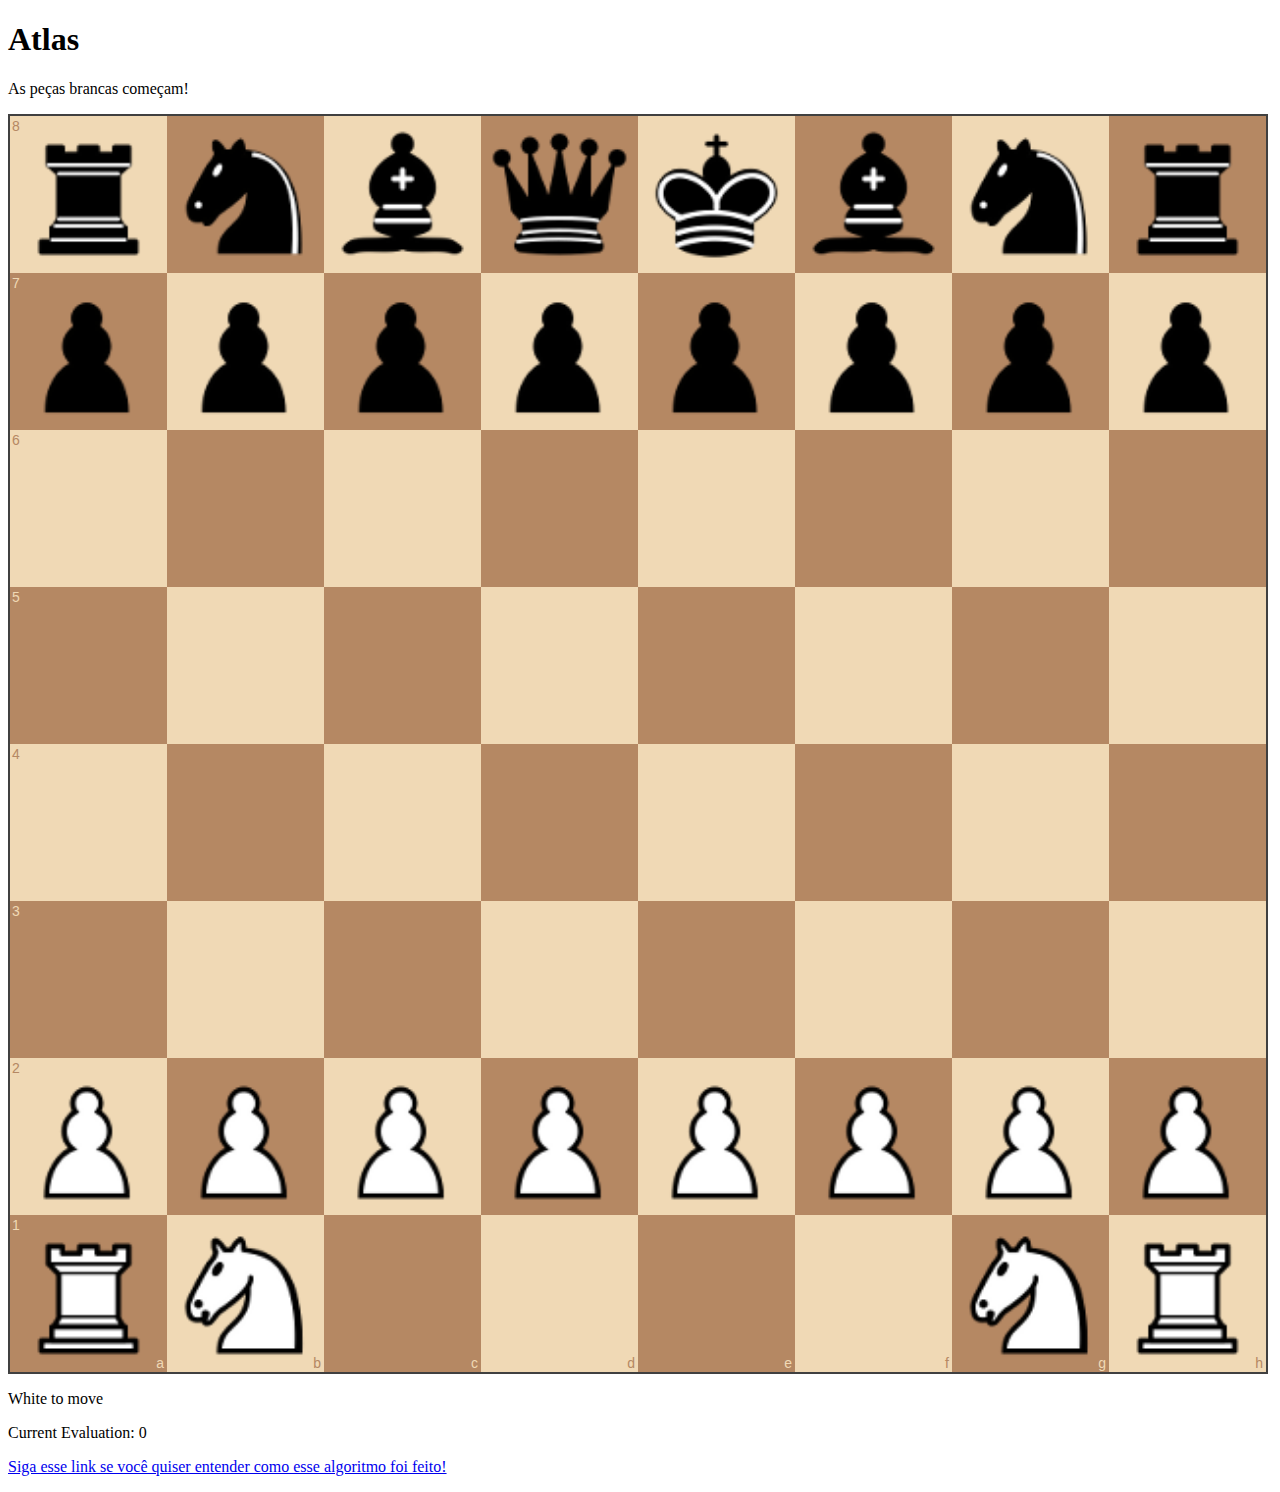
==== atlas/index.html @ b5a4241f "Initial Commit" ====
<!DOCTYPE html>
<html lang="en">

<head>
    <meta charset="UTF-8">
    <meta name="viewport" content="width=device-width, initial-scale=1.0">
    <title>Atlas</title>

    <!-- Chessboard css -->
    <link rel="stylesheet" href="../chessboardjs/lib/chessboard.css">

    <!-- Bootstrap css -->
    <link href="https://cdn.jsdelivr.net/npm/bootstrap@5.0.0-beta1/dist/css/bootstrap.min.css" rel="stylesheet"
        integrity="sha384-giJF6kkoqNQ00vy+HMDP7azOuL0xtbfIcaT9wjKHr8RbDVddVHyTfAAsrekwKmP1" crossorigin="anonymous">

    <!-- jquery -->
    <script src="https://code.jquery.com/jquery-3.5.1.min.js"
        integrity="sha256-9/aliU8dGd2tb6OSsuzixeV4y/faTqgFtohetphbbj0=" crossorigin="anonymous"></script>

    <!-- Chessboard js -->
    <script src="../chessboardjs/lib/chessboard.js"></script>

    <!-- Bootstrap Js Bundle-->
    <script src="https://cdn.jsdelivr.net/npm/bootstrap@5.0.0-beta1/dist/js/bootstrap.bundle.min.js"
        integrity="sha384-ygbV9kiqUc6oa4msXn9868pTtWMgiQaeYH7/t7LECLbyPA2x65Kgf80OJFdroafW"
        crossorigin="anonymous"></script>

    <!-- chess.js js -->
    <script src="../chess.js/chess.js"></script>

</head>

<body>
    <div class="container mb-5">
        <h1 class="text-center mt-4 mb-5">Atlas</h1>
        <div class="row justify-content-center">
            <div class="col-6">
                <div class="row justify-content-center">
                    <div class="col-md-6 text-center">
                        <p id="chat" class="align-middle"> As peças brancas começam! </p>
                    </div>
                    <!-- <div class="col-md-6 text-center">
                        <p id="speed" class="align-middle"></p>
                    </div> -->
                </div>
                <div class="row justify-content-center">
                    <div class="col-md-12 mb-2">
                        <div id="board" style="width: 100%"></div>
                    </div>
                </div>
                <div class="row justify-content-center">
                    <div class="col-md-6 text-center">
                        <p id="status"></p>
                    </div>
                    <div class="col-md-6 text-center">
                        <p id="evaluation"></p>
                    </div>
                    <div class="col-12">
                        <p id="pgn"></p>
                        <!-- <p id="fen"></p> -->
                    </div>
                </div>
                <p class="text-center"><a href="https://www.notion.so/Como-ensinar-um-computador-a-Jogar-Xadrez-bd7920e31ba144ac88a333ea234e6c73">Siga esse link se você quiser entender como esse algoritmo foi feito!</a></p>
            </div>
        </div>
    </div>
    <script src="js/engine.js"></script>
</body>

</html>
---- chessboardjs/lib/chessboard.css ----
/*! chessboard.js v@VERSION | (c) 2019 Chris Oakman | MIT License chessboardjs.com/license */

.clearfix-7da63 {
  clear: both;
}

.board-b72b1 {
  border: 2px solid #404040;
  box-sizing: content-box;
}

.square-55d63 {
  float: left;
  position: relative;

  /* disable any native browser highlighting */
  -webkit-touch-callout: none;
    -webkit-user-select: none;
     -khtml-user-select: none;
       -moz-user-select: none;
        -ms-user-select: none;
            user-select: none;
}

.white-1e1d7 {
  background-color: #f0d9b5;
  color: #b58863;
}

.black-3c85d {
  background-color: #b58863;
  color: #f0d9b5;
}

.highlight1-32417, .highlight2-9c5d2 {
  box-shadow: inset 0 0 3px 3px yellow;
}

.notation-322f9 {
  cursor: default;
  font-family: "Helvetica Neue", Helvetica, Arial, sans-serif;
  font-size: 14px;
  position: absolute;
}

.alpha-d2270 {
  bottom: 1px;
  right: 3px;
}

.numeric-fc462 {
  top: 2px;
  left: 2px;
}
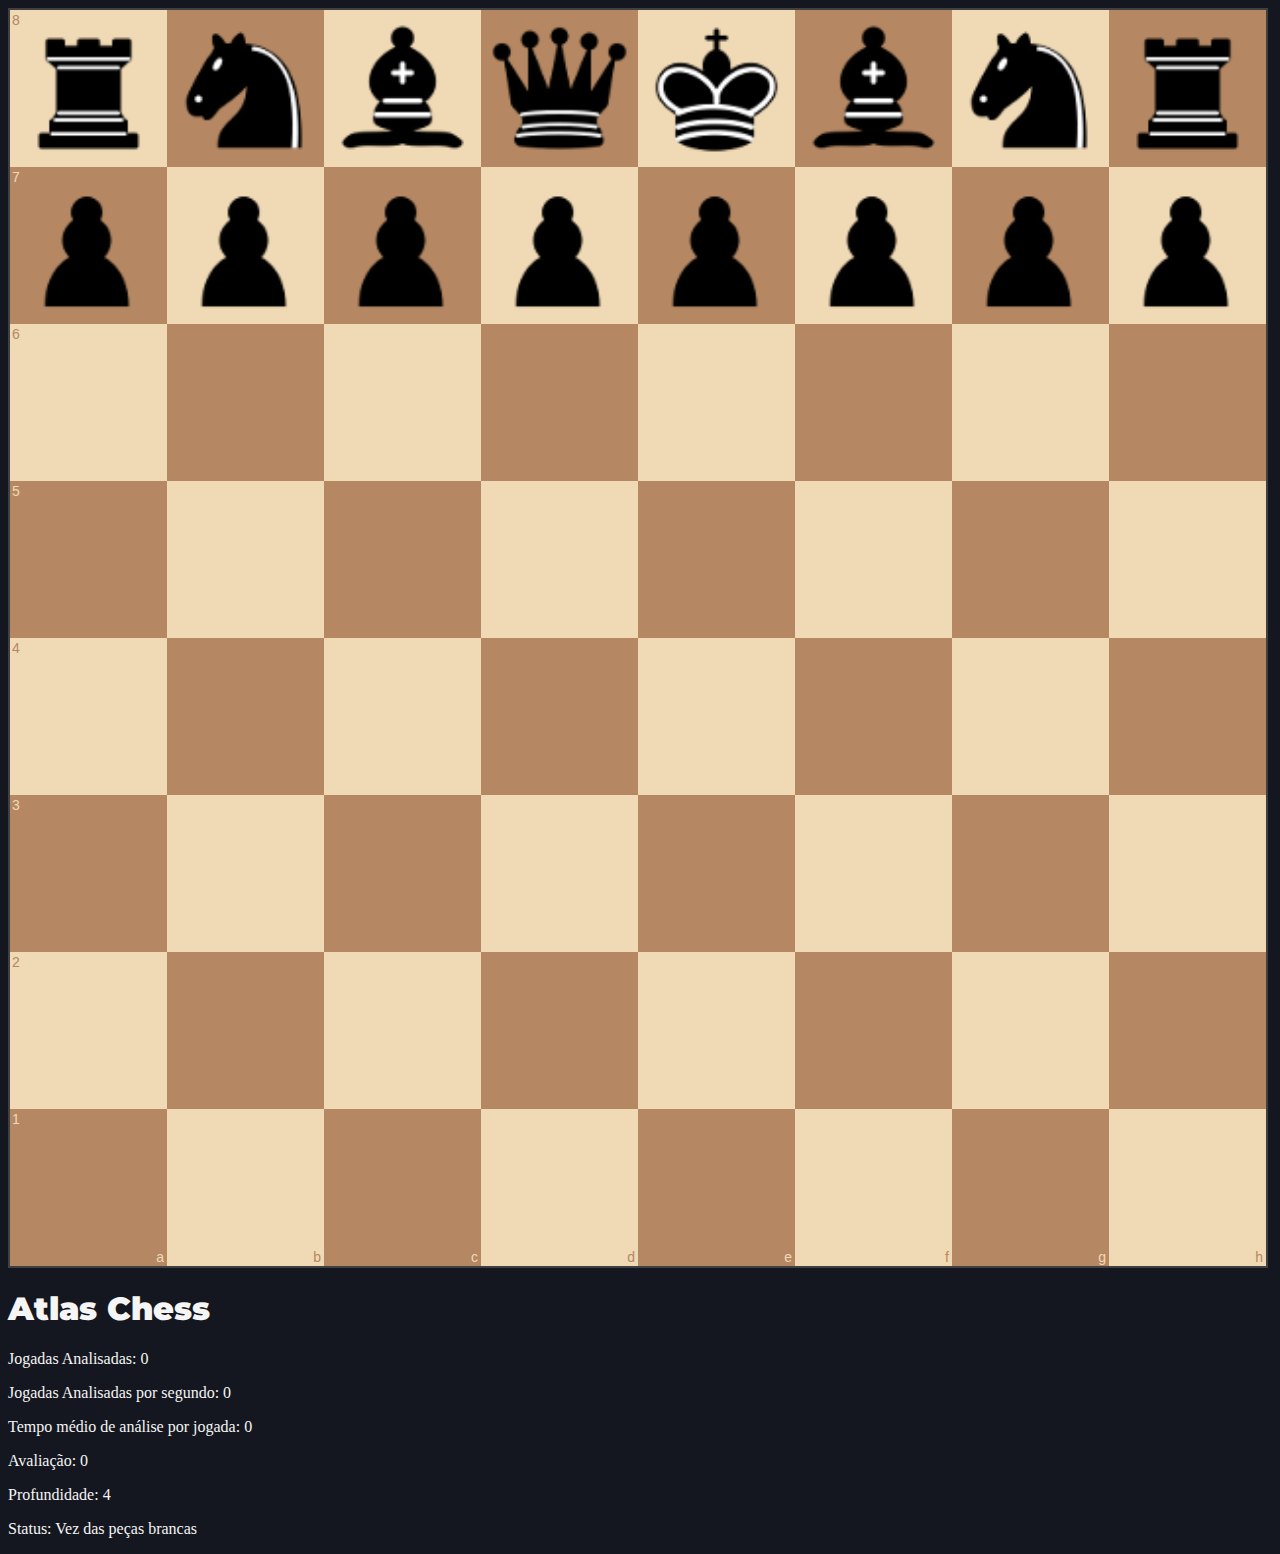
==== commit 1213877a: "Novo Design com mais informações + Profundidade adaptativa" ====
--- a/atlas/index.html
+++ b/atlas/index.html
@@ -9,6 +9,13 @@
     <!-- Chessboard css -->
     <link rel="stylesheet" href="../chessboardjs/lib/chessboard.css">
 
+    <link rel="stylesheet" href="./css/stylesheet.css">
+
+    <!-- Link to Montserrat Font -->
+    <link rel="preconnect" href="https://fonts.googleapis.com">
+    <link rel="preconnect" href="https://fonts.gstatic.com" crossorigin>
+    <link href="https://fonts.googleapis.com/css2?family=Montserrat:wght@700;800&display=swap" rel="stylesheet">
+    
     <!-- Bootstrap css -->
     <link href="https://cdn.jsdelivr.net/npm/bootstrap@5.0.0-beta1/dist/css/bootstrap.min.css" rel="stylesheet"
         integrity="sha384-giJF6kkoqNQ00vy+HMDP7azOuL0xtbfIcaT9wjKHr8RbDVddVHyTfAAsrekwKmP1" crossorigin="anonymous">
@@ -31,36 +38,23 @@
 </head>
 
 <body>
-    <div class="container mb-5">
-        <h1 class="text-center mt-4 mb-5">Atlas</h1>
-        <div class="row justify-content-center">
-            <div class="col-6">
-                <div class="row justify-content-center">
-                    <div class="col-md-6 text-center">
-                        <p id="chat" class="align-middle"> As peças brancas começam! </p>
-                    </div>
-                    <!-- <div class="col-md-6 text-center">
-                        <p id="speed" class="align-middle"></p>
-                    </div> -->
-                </div>
+    <div class="container mb-3">
+        <div class="row mt-5 justify-content-center">
+            <div class="col-md-6 mt-4">
                 <div class="row justify-content-center">
                     <div class="col-md-12 mb-2">
                         <div id="board" style="width: 100%"></div>
                     </div>
                 </div>
-                <div class="row justify-content-center">
-                    <div class="col-md-6 text-center">
-                        <p id="status"></p>
-                    </div>
-                    <div class="col-md-6 text-center">
-                        <p id="evaluation"></p>
-                    </div>
-                    <div class="col-12">
-                        <p id="pgn"></p>
-                        <!-- <p id="fen"></p> -->
-                    </div>
-                </div>
-                <p class="text-center"><a href="https://www.notion.so/Como-ensinar-um-computador-a-Jogar-Xadrez-bd7920e31ba144ac88a333ea234e6c73">Siga esse link se você quiser entender como esse algoritmo foi feito!</a></p>
+            </div>
+            <div class="col-md-6">
+                <h1 class="my-4">Atlas Chess</h1>
+                <p>Jogadas Analisadas: <span id="jogadas"></span></p>
+                <p>Jogadas Analisadas por segundo: <span id="speed"></span></p>
+                <p>Tempo médio de análise por jogada: <span id="analysysSpeed"></span></p>
+                <p>Avaliação: <span id="evaluation"></span></p>
+                <p>Profundidade: <span id="depth"></span></p>
+                <p>Status: <span id="status"></span></p>
             </div>
         </div>
     </div>
--- a/atlas/css/stylesheet.css
+++ b/atlas/css/stylesheet.css
@@ -0,0 +1,9 @@
+h1{
+    font-weight: 900;
+    font-family: 'Montserrat', sans-serif;
+}
+
+body{
+    background-color:rgb(20, 23, 31) !important;
+    color: whitesmoke !important;
+}